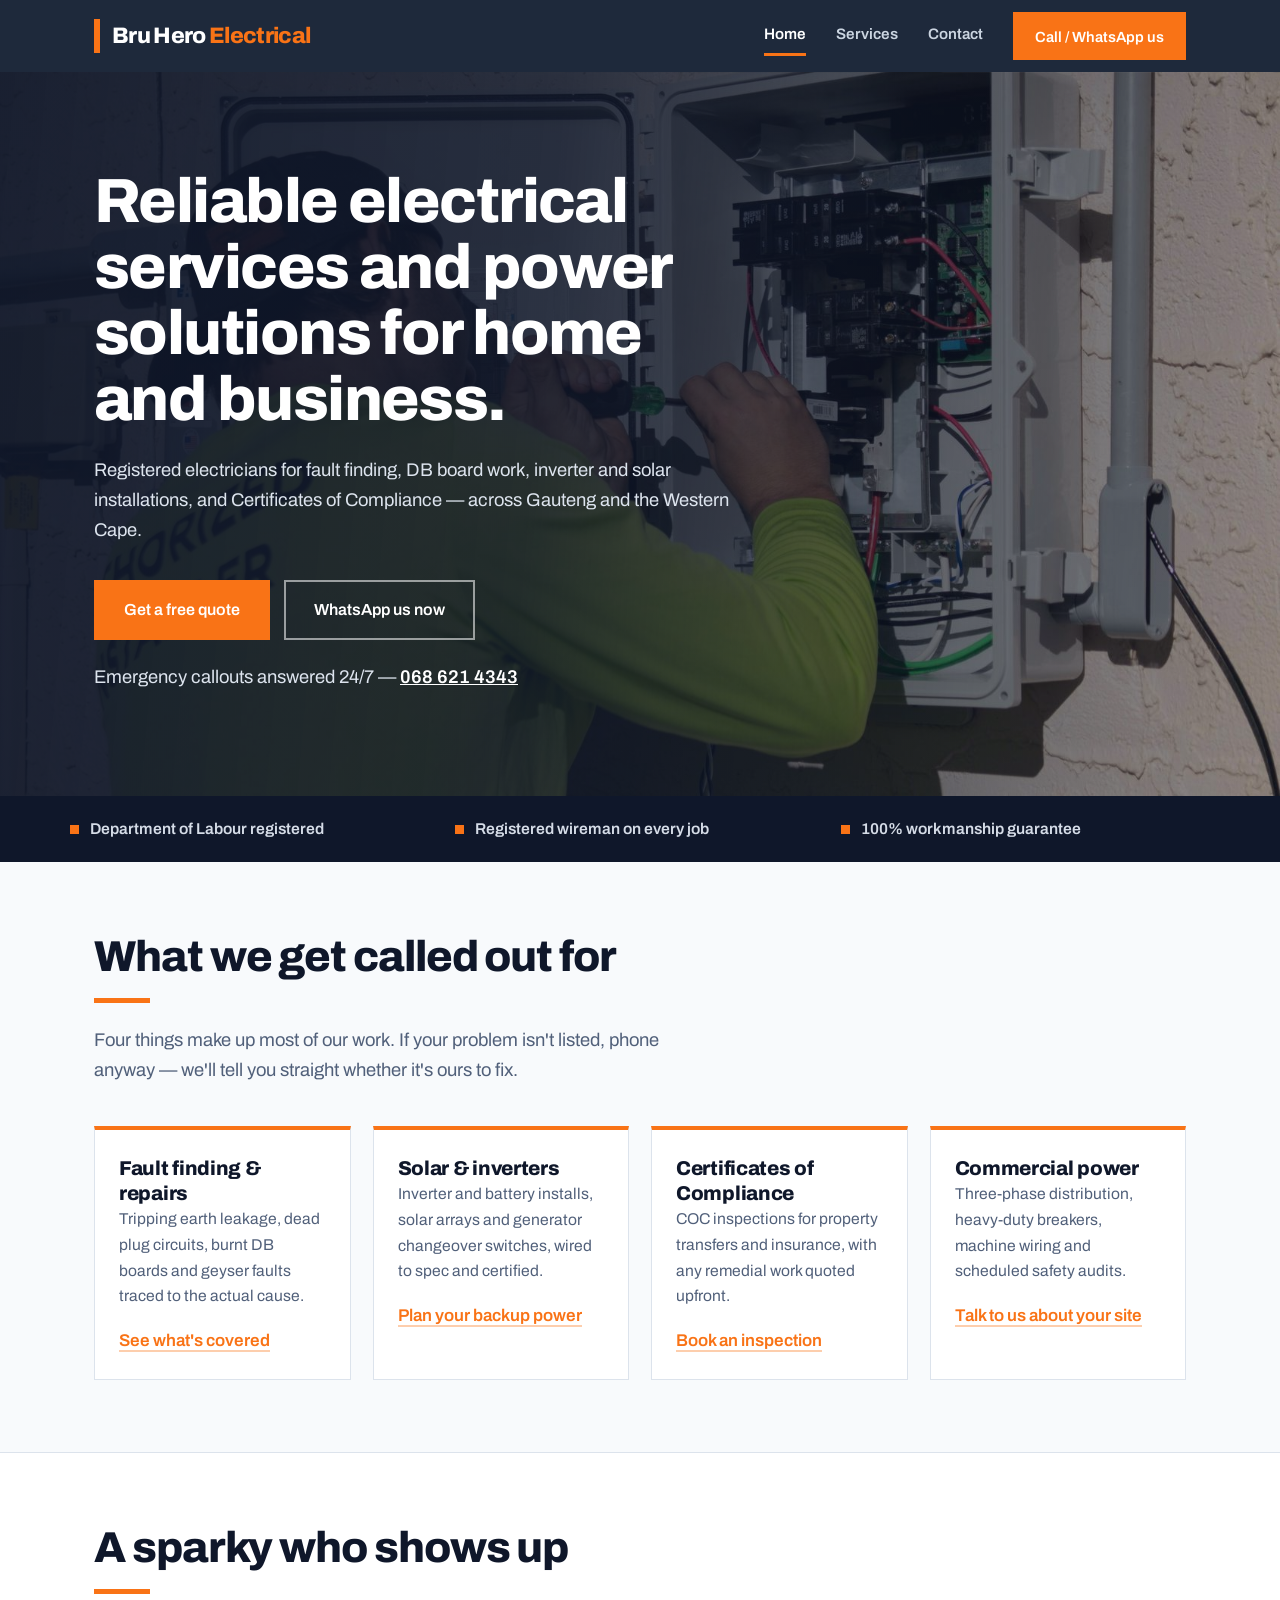
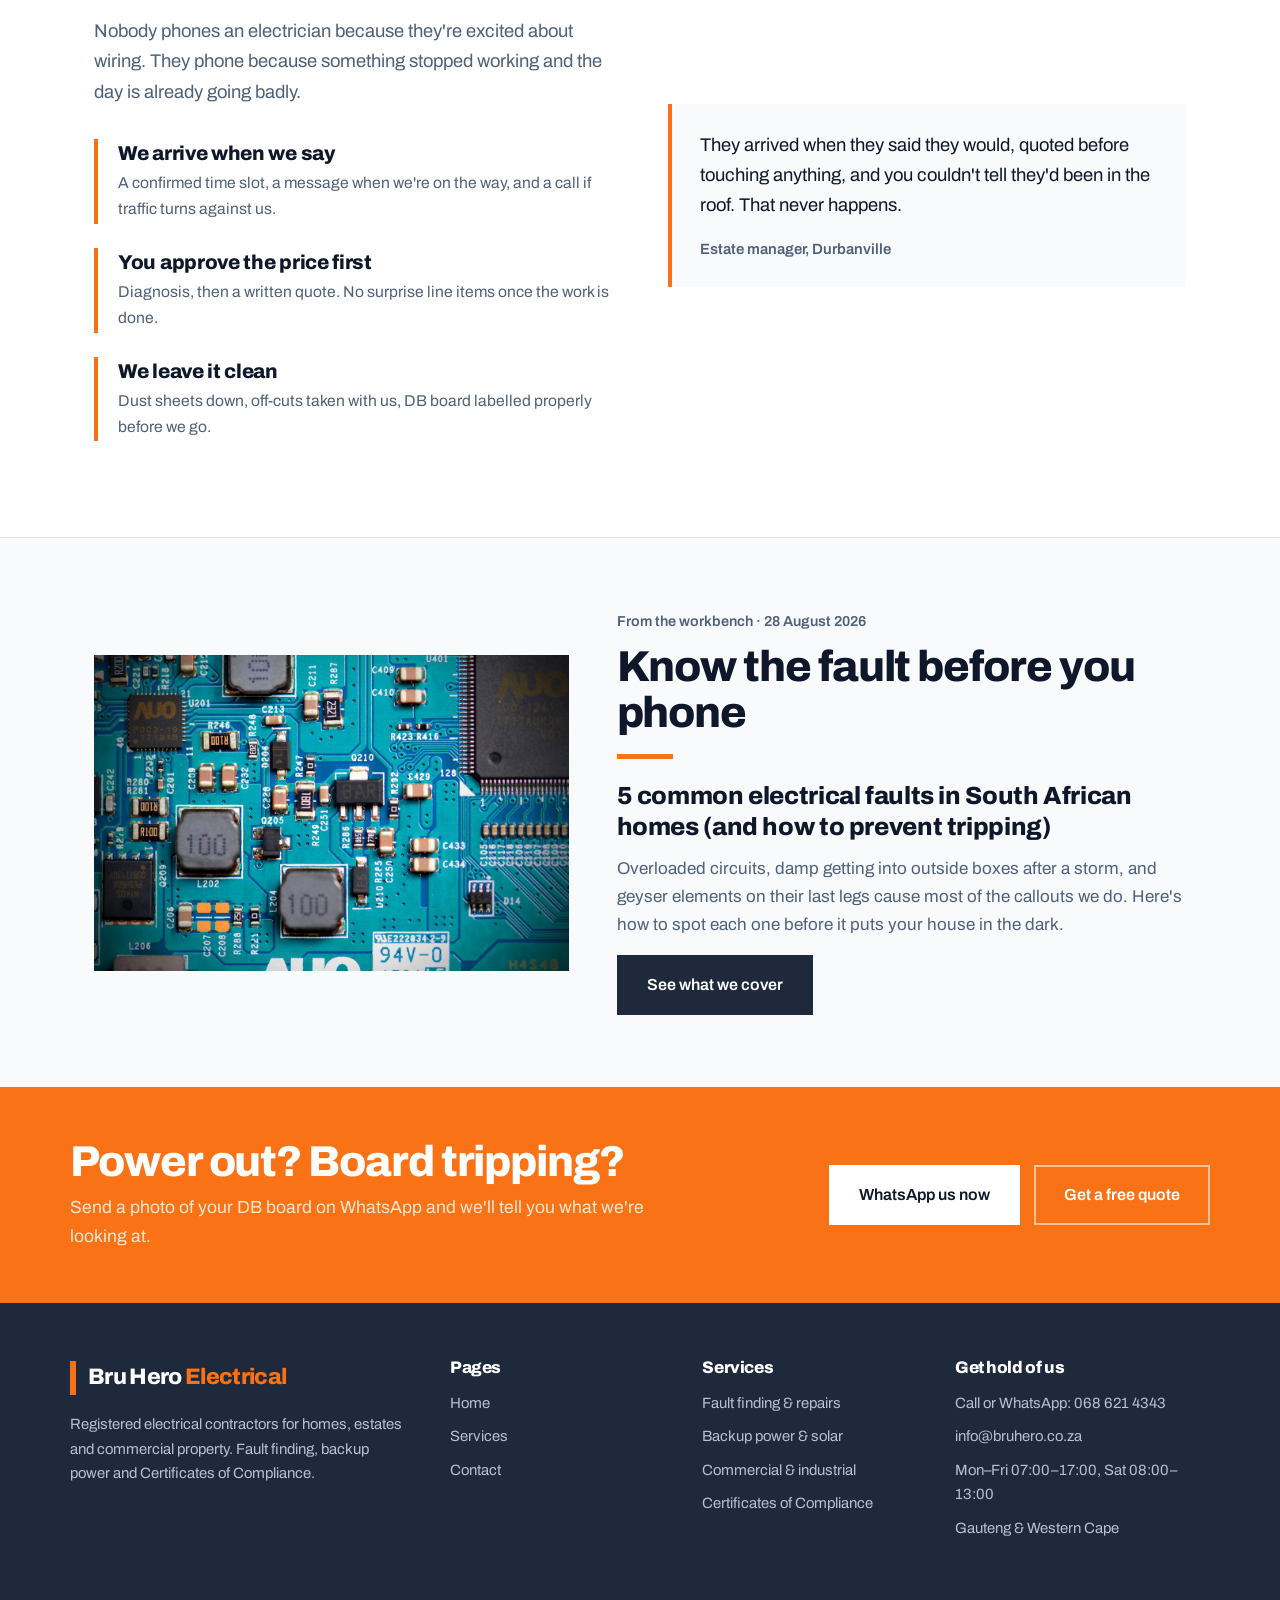
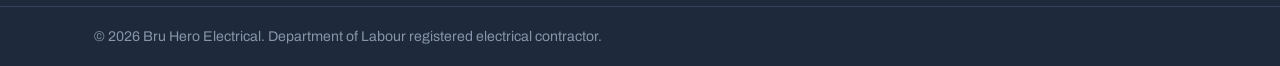
==== index.html @ 658f9fe9 "Bru Hero Electrical - home, services, contact" ====
<!DOCTYPE html>
<html lang="en-ZA">
<head>
<meta charset="utf-8">
<meta name="viewport" content="width=device-width, initial-scale=1">
<title>Bru Hero Electrical | Electricians, Backup Power &amp; COCs in South Africa</title>
<meta name="description" content="Registered South African electrical contractors. Fault finding, DB board repairs, inverter and solar installations, commercial power and Certificates of Compliance. Same-day callouts in Gauteng and the Western Cape.">
<link rel="preconnect" href="https://fonts.googleapis.com">
<link rel="preconnect" href="https://fonts.gstatic.com" crossorigin>
<link href="https://fonts.googleapis.com/css2?family=Archivo:wght@400;600;800&display=swap" rel="stylesheet">

<link rel="stylesheet" href="css/site.css">
</head>

<body>

<header class="site-header">
  <div class="wrap site-header__bar">
    <a class="logo" href="index.html">
      <span class="logo__mark"></span>
      <span class="logo__text">Bru Hero <span>Electrical</span></span>
    </a>

    <nav class="nav" aria-label="Main">
      <a href="index.html" aria-current="page">Home</a>
      <a href="services.html">Services</a>
      <a href="contact.html">Contact</a>
      <a class="btn btn--primary" href="tel:+27686214343">Call / WhatsApp us</a>
    </nav>

    <button class="menu-btn" type="button" id="menuBtn" aria-expanded="false" aria-controls="mobileNav">
      <span class="sr-only">Menu</span>
      <svg id="iconOpen" viewBox="0 0 24 24" fill="none" stroke="currentColor" stroke-width="2" stroke-linecap="round" aria-hidden="true"><path d="M4 7h16M4 12h16M4 17h16"/></svg>
      <svg id="iconClose" viewBox="0 0 24 24" fill="none" stroke="currentColor" stroke-width="2" stroke-linecap="round" aria-hidden="true" style="display:none"><path d="M6 6l12 12M18 6L6 18"/></svg>
    </button>
  </div>

  <nav class="nav-mobile" id="mobileNav" aria-label="Mobile">
    <div class="wrap">
      <a href="index.html" aria-current="page">Home</a>
      <a href="services.html">Services</a>
      <a href="contact.html">Contact</a>
      <a class="btn btn--primary" href="tel:+27686214343">Call / WhatsApp us</a>
    </div>
  </nav>
</header>

<main>

  <!-- ============ HERO ============ -->
  <section class="hero">
    <div class="wrap">
      <div class="hero__inner">
        <h1>Reliable electrical services and power solutions for home and business.</h1>
        <p>
          Registered electricians for fault finding, DB board work, inverter and solar
          installations, and Certificates of Compliance — across Gauteng and the Western Cape.
        </p>
        <div class="hero__actions">
          <a class="btn btn--primary" href="contact.html">Get a free quote</a>
          <a class="btn btn--ghost" href="https://wa.me/27686214343">WhatsApp us now</a>
        </div>
        <p class="hero__line">
          Emergency callouts answered 24/7 — <a href="tel:+27686214343">068 621 4343</a>
        </p>
      </div>
    </div>
  </section>

  <!-- ============ TRUST BAR ============ -->
  <section class="trust" aria-label="Credentials">
    <div class="wrap trust__grid">
      <div class="trust__item"><span class="trust__dot"></span>Department of Labour registered</div>
      <div class="trust__item"><span class="trust__dot"></span>Registered wireman on every job</div>
      <div class="trust__item"><span class="trust__dot"></span>100% workmanship guarantee</div>
    </div>
  </section>

  <!-- ============ SERVICES ============ -->
  <section class="section">
    <div class="wrap">
      <div class="section__head">
        <h2>What we get called out for</h2>
        <span class="rule"></span>
        <p class="lead">
          Four things make up most of our work. If your problem isn't listed, phone anyway —
          we'll tell you straight whether it's ours to fix.
        </p>
      </div>

      <div class="cards">
        <article class="card">
          <h3>Fault finding &amp; repairs</h3>
          <p>Tripping earth leakage, dead plug circuits, burnt DB boards and geyser faults traced to the actual cause.</p>
          <a href="services.html#fault-finding">See what's covered</a>
        </article>
        <article class="card">
          <h3>Solar &amp; inverters</h3>
          <p>Inverter and battery installs, solar arrays and generator changeover switches, wired to spec and certified.</p>
          <a href="services.html#backup-power">Plan your backup power</a>
        </article>
        <article class="card">
          <h3>Certificates of Compliance</h3>
          <p>COC inspections for property transfers and insurance, with any remedial work quoted upfront.</p>
          <a href="services.html#coc">Book an inspection</a>
        </article>
        <article class="card">
          <h3>Commercial power</h3>
          <p>Three-phase distribution, heavy-duty breakers, machine wiring and scheduled safety audits.</p>
          <a href="services.html#commercial">Talk to us about your site</a>
        </article>
      </div>
    </div>
  </section>

  <!-- ============ WHY US ============ -->
  <section class="section section--tint">
    <div class="wrap split">
      <div>
        <h2>A sparky who shows up</h2>
        <span class="rule"></span>
        <p class="lead">
          Nobody phones an electrician because they're excited about wiring. They phone
          because something stopped working and the day is already going badly.
        </p>
        <ul class="points">
          <li>
            <h3>We arrive when we say</h3>
            <p>A confirmed time slot, a message when we're on the way, and a call if traffic turns against us.</p>
          </li>
          <li>
            <h3>You approve the price first</h3>
            <p>Diagnosis, then a written quote. No surprise line items once the work is done.</p>
          </li>
          <li>
            <h3>We leave it clean</h3>
            <p>Dust sheets down, off-cuts taken with us, DB board labelled properly before we go.</p>
          </li>
        </ul>
      </div>
      <div>
        <blockquote class="quote">
          <p>
            They arrived when they said they would, quoted before touching anything, and you
            couldn't tell they'd been in the roof. That never happens.
          </p>
          <footer>Estate manager, Durbanville</footer>
        </blockquote>
      </div>
    </div>
  </section>

  <!-- ============ BLOG TEASER ============ -->
  <section class="section">
    <div class="wrap teaser">
      <figure style="margin:0;">
        <img src="images/circuit-board.jpg" width="1100" height="733" alt="Close-up of a circuit board showing resistors, capacitors and copper tracks" loading="lazy" decoding="async">
      </figure>
      <div>
        <p class="teaser__meta">From the workbench · 28 August 2026</p>
        <h2>Know the fault before you phone</h2>
        <span class="rule"></span>
        <h3>5 common electrical faults in South African homes (and how to prevent tripping)</h3>
        <p>
          Overloaded circuits, damp getting into outside boxes after a storm, and geyser
          elements on their last legs cause most of the callouts we do. Here's how to spot
          each one before it puts your house in the dark.
        </p>
        <a class="btn btn--dark" href="services.html">See what we cover</a>
      </div>
    </div>
  </section>

  <!-- ============ CTA ============ -->
  <section class="cta">
    <div class="wrap cta__inner">
      <div>
        <h2>Power out? Board tripping?</h2>
        <p>Send a photo of your DB board on WhatsApp and we'll tell you what we're looking at.</p>
      </div>
      <div class="cta__actions">
        <a class="btn btn--light" href="https://wa.me/27686214343">WhatsApp us now</a>
        <a class="btn btn--ghost" href="contact.html">Get a free quote</a>
      </div>
    </div>
  </section>

</main>

<footer class="site-footer">
  <div class="wrap site-footer__grid">
    <div>
      <a class="logo" href="index.html" style="margin-bottom:16px;">
        <span class="logo__mark"></span>
        <span class="logo__text">Bru Hero <span>Electrical</span></span>
      </a>
      <p>Registered electrical contractors for homes, estates and commercial property. Fault finding, backup power and Certificates of Compliance.</p>
    </div>
    <div>
      <h2>Pages</h2>
      <ul>
        <li><a href="index.html">Home</a></li>
        <li><a href="services.html">Services</a></li>
        <li><a href="contact.html">Contact</a></li>
      </ul>
    </div>
    <div>
      <h2>Services</h2>
      <ul>
        <li><a href="services.html#fault-finding">Fault finding &amp; repairs</a></li>
        <li><a href="services.html#backup-power">Backup power &amp; solar</a></li>
        <li><a href="services.html#commercial">Commercial &amp; industrial</a></li>
        <li><a href="services.html#coc">Certificates of Compliance</a></li>
      </ul>
    </div>
    <div>
      <h2>Get hold of us</h2>
      <ul>
        <li>Call or WhatsApp: <a href="tel:+27686214343">068 621 4343</a></li>
        <li><a href="mailto:info@bruhero.co.za">info@bruhero.co.za</a></li>
        <li>Mon–Fri 07:00–17:00, Sat 08:00–13:00</li>
        <li>Gauteng &amp; Western Cape</li>
      </ul>
    </div>
  </div>
  <div class="site-footer__base">
    <div class="wrap">© 2026 Bru Hero Electrical. Department of Labour registered electrical contractor.</div>
  </div>
</footer>

<script src="js/site.js" defer></script>

</body>
</html>
---- css/site.css ----
/* ============================================================
   Bru Hero Electrical — site stylesheet
   Plain CSS, no framework. One font family (Archivo), four brand colours.
   ============================================================ */

:root{
  --brand:#F97316;          /* safety orange */
  --brand-dark:#EA640C;
  --charcoal:#1E293B;       /* deep charcoal */
  --ink:#0F172A;            /* body text */
  --paper:#F8FAFC;          /* page background */
  --muted:#51607A;          /* secondary text */
  --line:#DCE3EC;           /* hairlines */
  --wrap:1140px;
}

*,*::before,*::after{box-sizing:border-box;}
html{-webkit-text-size-adjust:100%;scroll-behavior:smooth;}
body{
  margin:0;
  background:var(--paper);
  color:var(--ink);
  font-family:"Archivo","Helvetica Neue",Arial,sans-serif;
  font-size:17px;
  line-height:1.65;
  -webkit-font-smoothing:antialiased;
}
img{max-width:100%;height:auto;display:block;}
a{color:inherit;}

.sr-only{position:absolute;width:1px;height:1px;overflow:hidden;clip:rect(0 0 0 0);white-space:nowrap;}

/* ---- Type scale -------------------------------------------------------- */
h1,h2,h3{margin:0;font-weight:800;letter-spacing:-0.025em;line-height:1.06;}
h1{font-size:clamp(2.3rem,5.4vw,3.9rem);}
h2{font-size:clamp(1.85rem,3.6vw,2.7rem);}
h3{font-size:1.25rem;letter-spacing:-0.015em;line-height:1.25;}
p{margin:0 0 1rem;max-width:62ch;}
.lead{font-size:1.15rem;color:var(--muted);}

/* ---- Layout ------------------------------------------------------------ */
.wrap{max-width:var(--wrap);margin:0 auto;padding:0 24px;}
.section{padding:72px 0;}
.section--tint{background:#fff;border-top:1px solid var(--line);border-bottom:1px solid var(--line);}
.section--dark{background:var(--charcoal);color:#D5DCE7;}
.section--dark h2,.section--dark h3{color:#fff;}
.section--dark .lead{color:#C7D0DE;}
.section__head{max-width:62ch;margin-bottom:40px;}
.rule{display:block;width:56px;height:5px;background:var(--brand);margin:18px 0 22px;}

/* ---- Buttons ----------------------------------------------------------- */
.btn{
  display:inline-block;padding:15px 28px;
  font-family:inherit;font-weight:600;font-size:1rem;
  text-decoration:none;border:2px solid transparent;cursor:pointer;
  transition:background-color .15s ease,border-color .15s ease;
}
.btn--primary{background:var(--brand);color:#fff;}
.btn--primary:hover{background:var(--brand-dark);}
.btn--ghost{border-color:rgba(255,255,255,.55);color:#fff;background:none;}
.btn--ghost:hover{border-color:#fff;background:rgba(255,255,255,.1);}
.btn--dark{background:var(--charcoal);color:#fff;}
.btn--dark:hover{background:var(--ink);}
.btn--light{background:#fff;color:var(--ink);}
.btn--light:hover{background:#FFF3E9;}

:focus-visible{outline:3px solid var(--brand);outline-offset:3px;}

/* ---- Header ------------------------------------------------------------ */
.site-header{position:sticky;top:0;z-index:50;background:var(--charcoal);color:#CBD5E1;}
.site-header__bar{display:flex;align-items:center;justify-content:space-between;height:72px;}
.logo{display:flex;align-items:center;gap:12px;text-decoration:none;}
.logo__mark{width:6px;height:34px;background:var(--brand);flex:0 0 auto;}
.logo__text{font-weight:800;font-size:1.4rem;color:#fff;letter-spacing:-0.03em;}
.logo__text span{color:var(--brand);}

.nav{display:flex;align-items:center;gap:30px;}
.nav a{text-decoration:none;font-size:.95rem;font-weight:600;padding:6px 0;border-bottom:3px solid transparent;}
.nav a:hover{color:#fff;}
.nav a[aria-current="page"]{color:#fff;border-bottom-color:var(--brand);}
.nav .btn{padding:11px 20px;font-size:.92rem;border-bottom:0;}

.menu-btn{display:none;background:none;border:0;color:#fff;padding:8px;cursor:pointer;}
.menu-btn svg{width:28px;height:28px;}
.nav-mobile{display:none;border-top:1px solid #33415A;padding:8px 0 20px;}
.nav-mobile a{display:block;text-decoration:none;font-weight:600;padding:14px 0;border-bottom:1px solid #33415A;}
.nav-mobile a[aria-current="page"]{color:#fff;}
.nav-mobile .btn{display:block;text-align:center;margin-top:18px;border-bottom:0;}

/* ---- Home hero --------------------------------------------------------- */
.hero{
  background-color:var(--charcoal);   /* fallback if the photo fails to load */
  background-image:
    linear-gradient(95deg,rgba(15,23,42,.95) 0%,rgba(15,23,42,.88) 42%,rgba(15,23,42,.42) 100%),
    url("../images/hero-electrician.jpg");
  background-size:cover;background-position:center right;color:#fff;
}
.hero__inner{padding:96px 0 88px;max-width:660px;}
.hero h1{color:#fff;}
.hero p{color:#DDE4EE;font-size:1.15rem;margin-top:22px;}
.hero__actions{display:flex;flex-wrap:wrap;gap:14px;margin-top:34px;}
.hero__line{margin-top:26px;font-size:.95rem;color:#AEBACC;}
.hero__line a{color:#fff;font-weight:600;}

/* ---- Inner page hero --------------------------------------------------- */
.page-hero{background:var(--charcoal);color:#fff;padding:64px 0 60px;}
.page-hero h1{color:#fff;}
.page-hero p{color:#C7D0DE;font-size:1.15rem;margin-top:20px;}

.chips{display:flex;flex-wrap:wrap;gap:12px;margin-top:32px;list-style:none;padding:0;}
.chips a{
  display:block;text-decoration:none;font-weight:600;font-size:.95rem;
  color:#D5DCE7;border:1px solid #44536E;padding:11px 18px;
  transition:border-color .15s ease,color .15s ease;
}
.chips a:hover{border-color:var(--brand);color:#fff;}

/* ---- Trust bar --------------------------------------------------------- */
.trust{background:var(--ink);color:#D5DCE7;}
.trust__grid{display:grid;grid-template-columns:repeat(3,1fr);gap:16px;padding:20px 0;}
.trust__item{display:flex;align-items:center;gap:11px;font-weight:600;font-size:.98rem;}
.trust__dot{width:9px;height:9px;background:var(--brand);flex:0 0 auto;}

/* ---- Cards ------------------------------------------------------------- */
.cards{display:grid;grid-template-columns:repeat(4,1fr);gap:22px;}
.cards--3{grid-template-columns:repeat(3,1fr);}
.card{background:#fff;border:1px solid var(--line);border-top:4px solid var(--brand);padding:26px 24px 24px;}
.card p{font-size:.98rem;color:var(--muted);margin-bottom:18px;}
.card a{font-weight:600;color:var(--brand);text-decoration:none;border-bottom:2px solid rgba(249,115,22,.35);}
.card a:hover{border-bottom-color:var(--brand);}
.card--dark{background:rgba(255,255,255,.04);border-color:#3A4A63;}
.card--dark p{color:#C0CAD9;}

/* ---- Split rows (services, why us) ------------------------------------- */
.split{display:grid;grid-template-columns:1fr 1fr;gap:56px;align-items:center;}
.split--media{gap:52px;}
.split__media{margin:0;}
.split__media img{width:100%;object-fit:cover;}
.split--flip .split__media{order:2;}

.points{margin:32px 0 0;padding:0;list-style:none;}
.points li{border-left:4px solid var(--brand);padding:2px 0 2px 20px;margin-bottom:24px;}
.points h3{margin-bottom:4px;}
.points p{margin:0;font-size:.98rem;color:var(--muted);}

/* Bulleted spec lists inside service blocks */
.ticks{list-style:none;margin:24px 0 0;padding:0;}
.ticks li{position:relative;padding-left:24px;margin-bottom:11px;}
.ticks li::before{
  content:"";position:absolute;left:0;top:.62em;
  width:9px;height:9px;background:var(--brand);
}

/* ---- Blog teaser ------------------------------------------------------- */
.teaser{display:grid;grid-template-columns:5fr 6fr;gap:48px;align-items:center;}
.teaser__meta{font-size:.9rem;color:var(--muted);margin:0 0 10px;font-weight:600;}
.teaser h3{font-size:1.55rem;margin-bottom:12px;}
.teaser p{color:var(--muted);}
figcaption{font-size:.87rem;color:var(--muted);margin-top:10px;}

/* ---- Quote ------------------------------------------------------------- */
.quote{margin:0;border-left:4px solid var(--brand);background:var(--paper);padding:26px 28px;}
.quote p{font-size:1.15rem;}
.quote footer{font-weight:600;color:var(--muted);font-size:.93rem;}

/* ---- CTA band ---------------------------------------------------------- */
.cta{background:var(--brand);color:#fff;}
.cta__inner{display:flex;flex-wrap:wrap;gap:26px;align-items:center;justify-content:space-between;padding:52px 0;}
.cta h2{color:#fff;}
.cta p{color:#FFE6D2;margin:8px 0 0;font-size:1.1rem;}
.cta__actions{display:flex;flex-wrap:wrap;gap:14px;}

/* ---- Contact form ------------------------------------------------------ */
.contact-grid{display:grid;grid-template-columns:3fr 2fr;gap:56px;align-items:start;}
.field{margin-bottom:22px;}
.field label{display:block;font-weight:600;margin-bottom:7px;}
.field .hint{font-size:.9rem;color:var(--muted);margin:7px 0 0;}
.form-control{
  width:100%;font-family:inherit;font-size:1rem;color:var(--ink);
  background:#fff;border:1px solid #C3CCDA;padding:13px 15px;
}
.form-control::placeholder{color:#94A3B8;}
.form-control:focus{border-color:var(--brand);}
select.form-control{appearance:none;background-image:linear-gradient(45deg,transparent 50%,var(--muted) 50%),linear-gradient(135deg,var(--muted) 50%,transparent 50%);background-position:calc(100% - 20px) calc(50% + 2px),calc(100% - 14px) calc(50% + 2px);background-size:6px 6px;background-repeat:no-repeat;padding-right:44px;}
textarea.form-control{resize:vertical;min-height:130px;}
.form-status{font-weight:600;font-size:.95rem;margin-top:16px;min-height:1.2em;}
.form-status--error{color:#B3261E;}
.form-status--ok{color:#166534;}

.info-card{background:#fff;border:1px solid var(--line);padding:24px;margin-bottom:18px;}
.info-card h2{font-size:1.2rem;margin-bottom:6px;}
.info-card p{font-size:.97rem;color:var(--muted);margin-bottom:10px;}
.info-card__big{font-size:1.5rem;font-weight:800;color:var(--brand);text-decoration:none;letter-spacing:-0.02em;}
.info-card__big:hover{text-decoration:underline;}
.info-card a{font-weight:600;color:var(--brand);}

.hours{margin:0;font-size:.97rem;}
.hours div{display:flex;justify-content:space-between;gap:16px;padding:8px 0;border-bottom:1px solid var(--line);}
.hours div:last-child{border-bottom:0;}
.hours dt{color:var(--muted);}
.hours dd{margin:0;font-weight:600;}

.areas{background:var(--charcoal);color:#C0CAD9;padding:24px;}
.areas h2{font-size:1.2rem;color:#fff;margin-bottom:10px;}
.areas p{font-size:.97rem;}

/* ---- Footer ------------------------------------------------------------ */
.site-footer{background:var(--charcoal);color:#B6C1D2;}
.site-footer__grid{display:grid;grid-template-columns:1.6fr 1fr 1fr 1.2fr;gap:40px;padding:56px 0;}
.site-footer h2{font-size:1.05rem;color:#fff;margin-bottom:14px;}
.site-footer p{font-size:.93rem;}
.site-footer ul{list-style:none;margin:0;padding:0;font-size:.93rem;}
.site-footer li{margin-bottom:9px;}
.site-footer a{text-decoration:none;}
.site-footer a:hover{color:var(--brand);}
.site-footer__base{border-top:1px solid #33415A;padding:18px 0;font-size:.88rem;color:#8695AB;}

/* ---- Responsive -------------------------------------------------------- */
@media (max-width:960px){
  .cards,.cards--3{grid-template-columns:repeat(2,1fr);}
  .split,.teaser,.contact-grid{grid-template-columns:1fr;gap:34px;}
  .split--flip .split__media{order:0;}
  .site-footer__grid{grid-template-columns:1fr 1fr;gap:32px;}
}
@media (max-width:760px){
  .nav{display:none;}
  .menu-btn{display:block;}
  .site-header__bar{height:64px;}
  .hero__inner{padding:64px 0 56px;}
  .page-hero{padding:48px 0 44px;}
  .section{padding:52px 0;}
  .trust__grid{grid-template-columns:1fr;gap:12px;}
  .cards,.cards--3{grid-template-columns:1fr;}
  .btn{display:block;text-align:center;}
  .hero__actions,.cta__actions{display:block;}
  .hero__actions .btn,.cta__actions .btn{margin-bottom:12px;}
  .chips a{width:100%;text-align:center;}
}
@media (max-width:480px){
  .site-footer__grid{grid-template-columns:1fr;}
}
@media (prefers-reduced-motion:reduce){
  html{scroll-behavior:auto;}
  *{transition-duration:.01ms !important;}
}
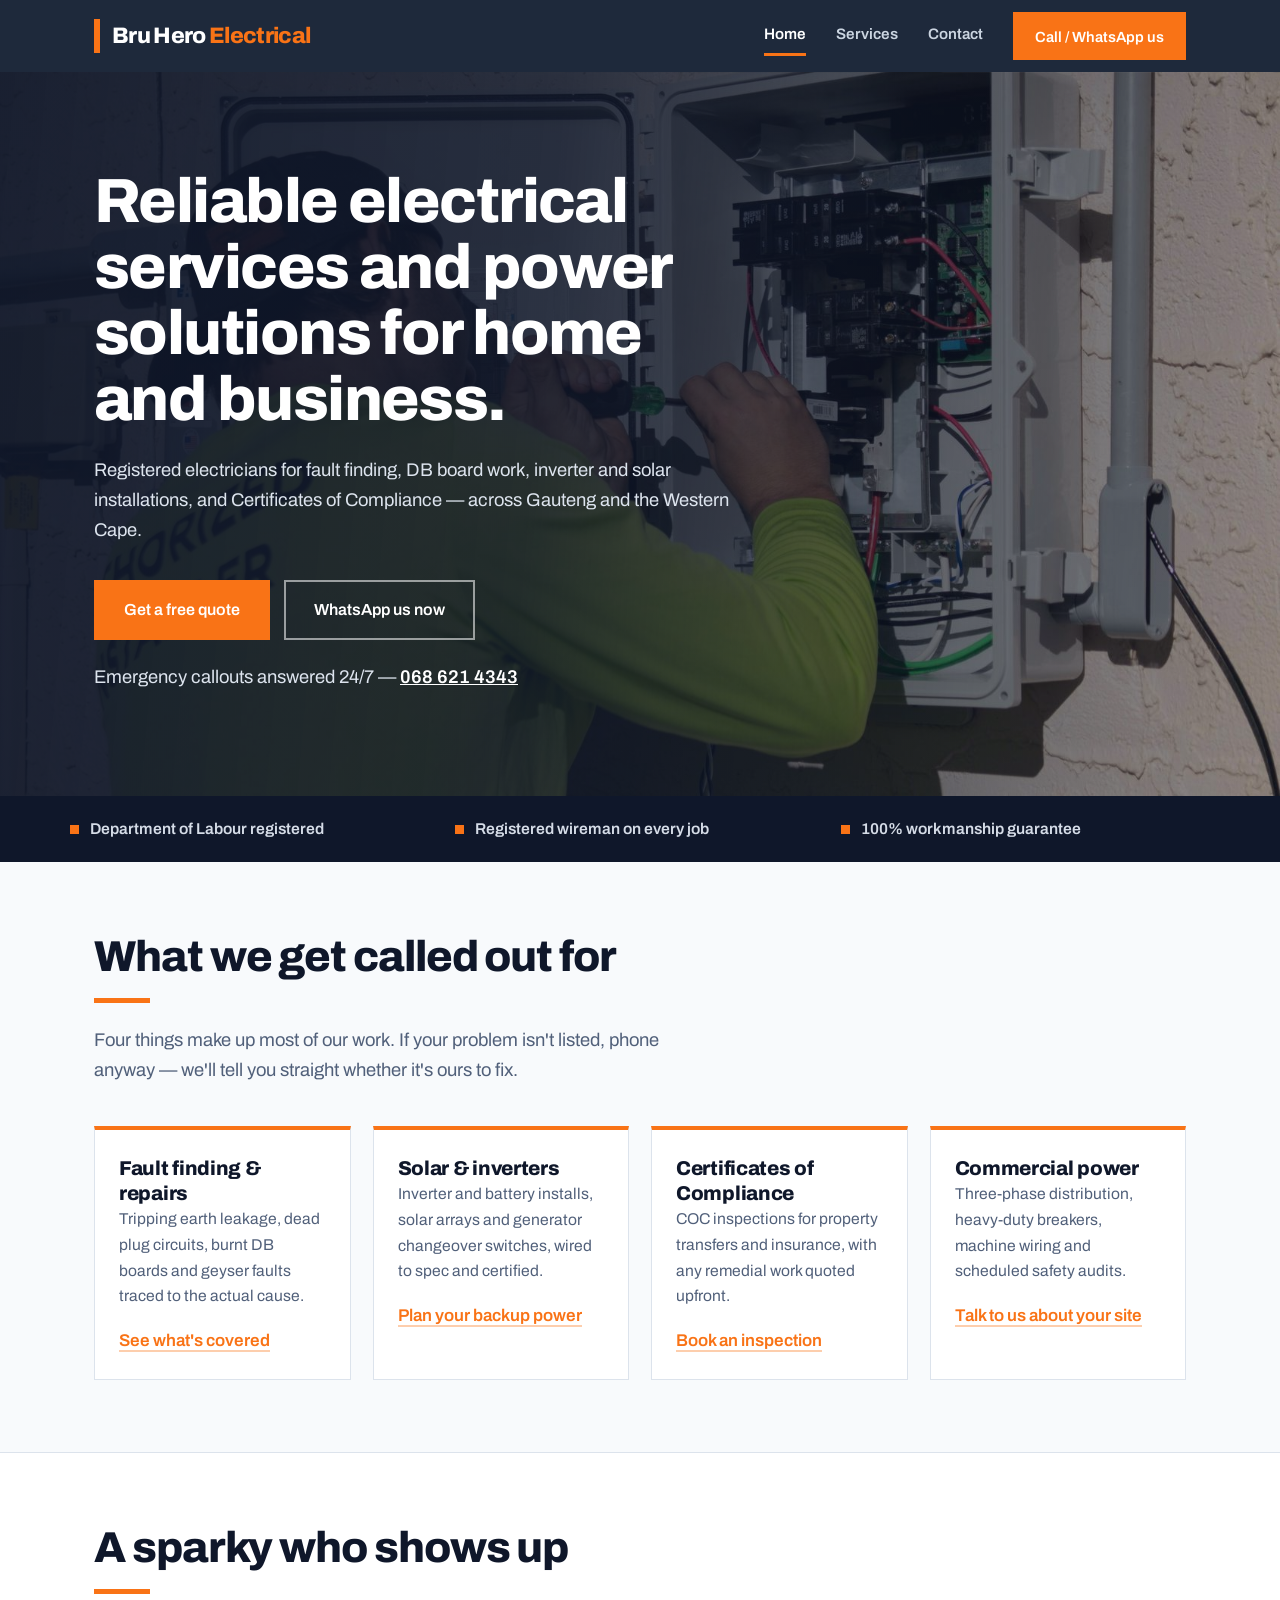
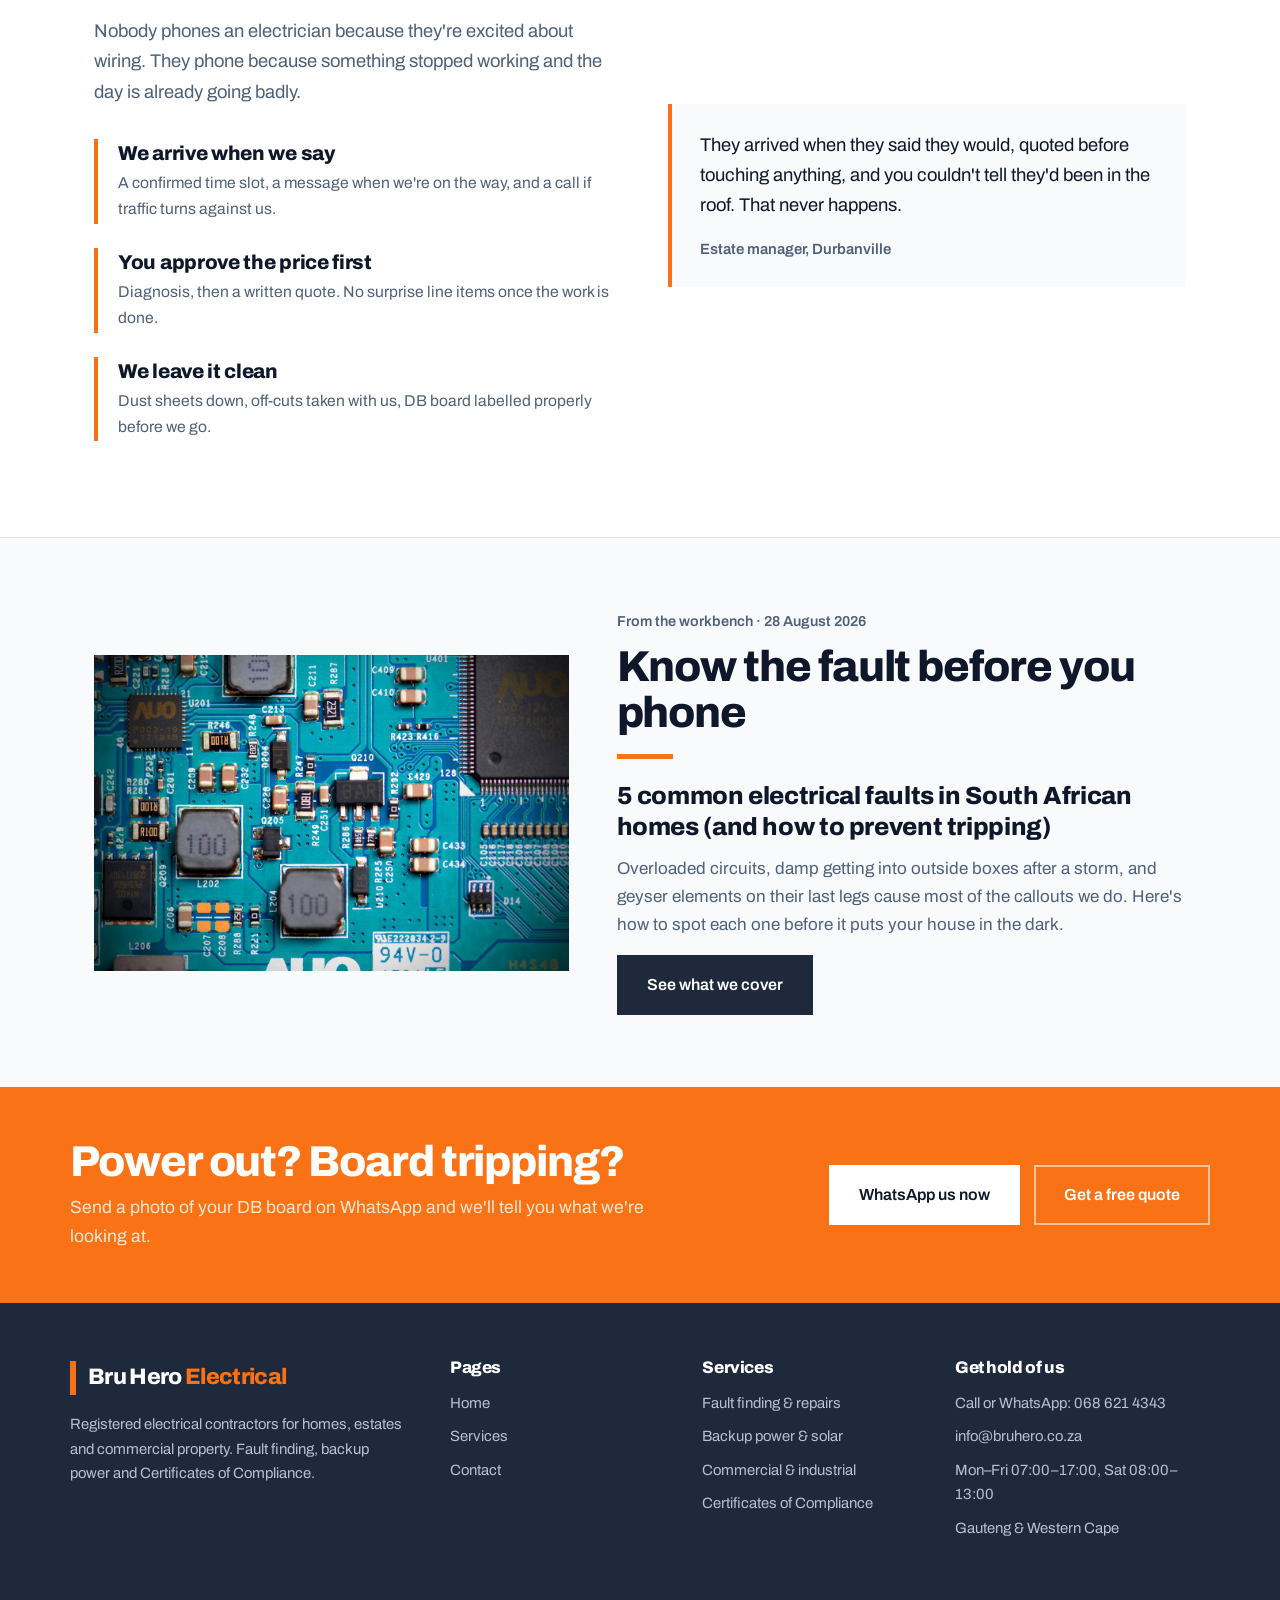
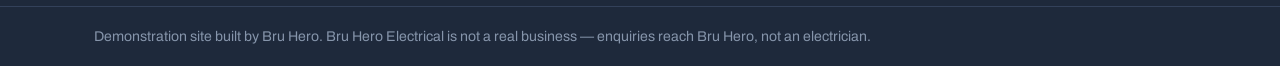
==== commit aaccd240: "Add demo disclaimer to footer" ====
--- a/index.html
+++ b/index.html
@@ -224,8 +224,7 @@
     </div>
   </div>
   <div class="site-footer__base">
-    <div class="wrap">© 2026 Bru Hero Electrical. Department of Labour registered electrical contractor.</div>
-  </div>
+    <div class="wrap">Demonstration site built by Bru Hero. Bru Hero Electrical is not a real business — enquiries reach Bru Hero, not an electrician.</div>
 </footer>
 
 <script src="js/site.js" defer></script>
